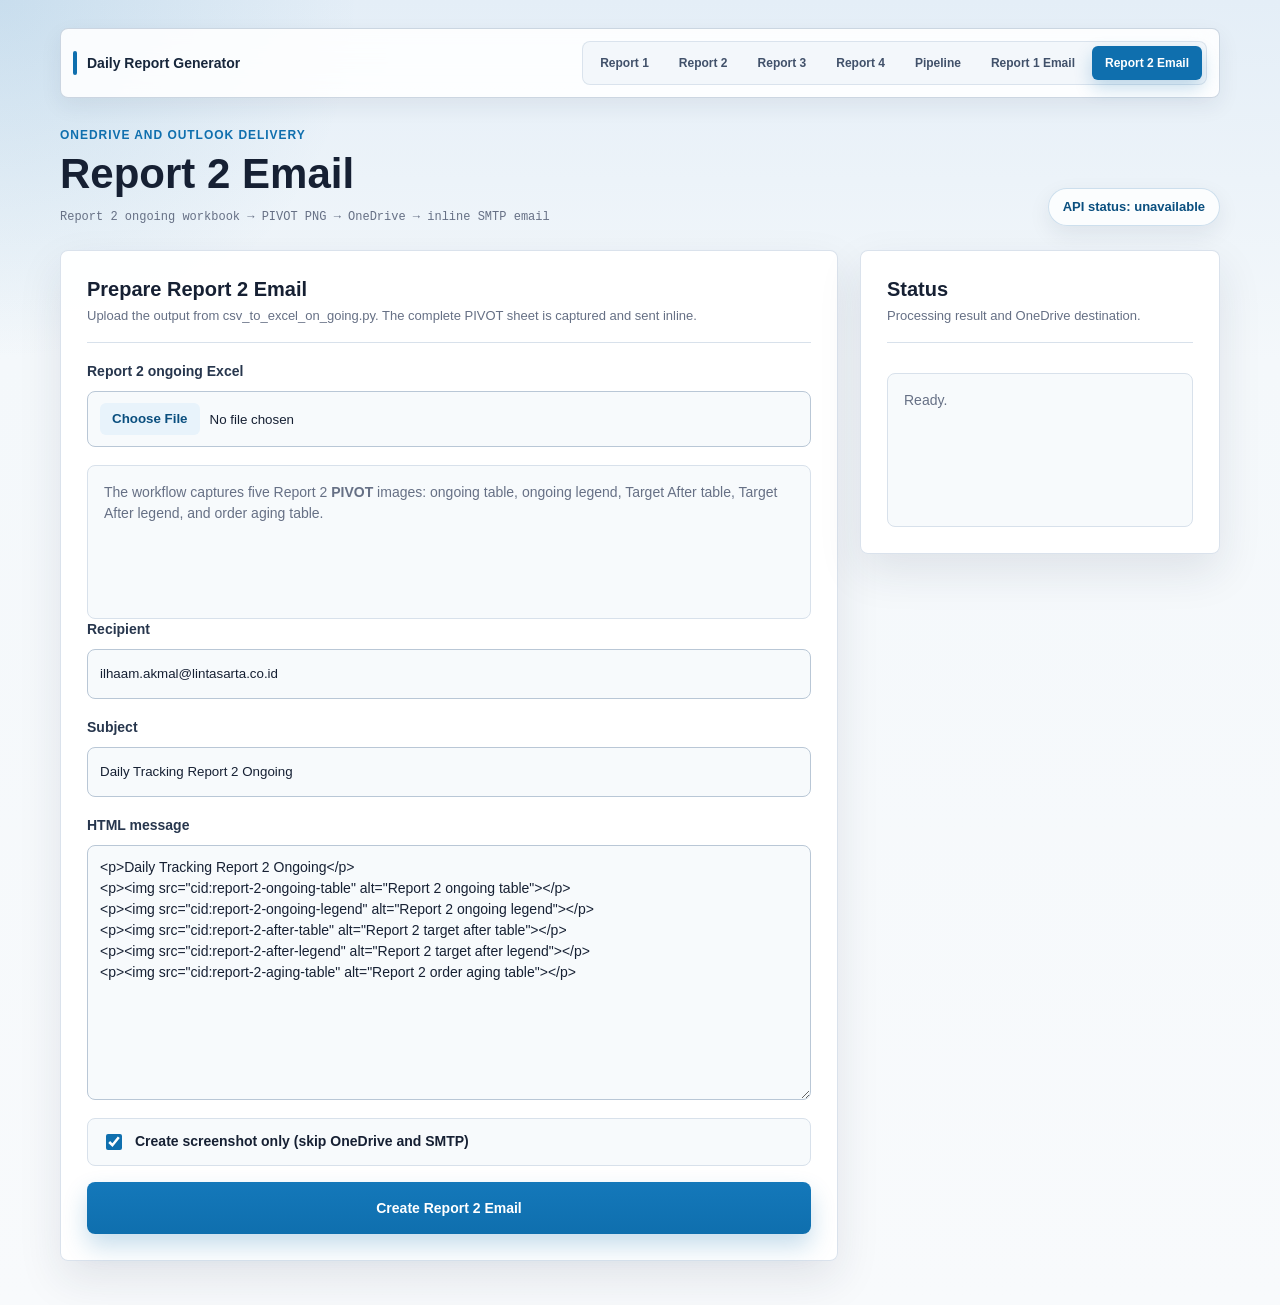
==== templates/email-report-2.html @ 93ddcdf3 "add: report 2 for auto screenshot, upload, and send email through SMTP" ====
<!doctype html>
<html lang="en">
<head><meta charset="utf-8"><meta name="viewport" content="width=device-width, initial-scale=1"><title>Report 2 Email</title><link rel="stylesheet" href="/static/styles.css?v=20260826-email2"></head>
<body><main>
  <nav class="app-nav" aria-label="Report navigation"><div class="nav-brand">Daily Report Generator</div><div class="nav-links">
    <a class="nav-link" href="/report-1">Report 1</a><a class="nav-link" href="/report-2">Report 2</a><a class="nav-link" href="/report-3">Report 3</a><a class="nav-link" href="/report-4">Report 4</a><a class="nav-link" href="/pipeline">Pipeline</a><a class="nav-link" href="/email-report-1">Report 1 Email</a><a class="nav-link active" href="/email-report-2">Report 2 Email</a>
  </div></nav>
  <header class="app-header"><div><p class="eyebrow">OneDrive and Outlook delivery</p><h1>Report 2 Email</h1><code>Report 2 ongoing workbook &rarr; PIVOT PNG &rarr; OneDrive &rarr; inline SMTP email</code></div><div class="health" id="health">API status: checking</div></header>
  <div class="workspace"><section class="upload-panel"><div class="panel-heading"><h2>Prepare Report 2 Email</h2><p>Upload the output from csv_to_excel_on_going.py. The complete PIVOT sheet is captured and sent inline.</p></div>
    <form id="email-form"><div class="field"><label for="workbook">Report 2 ongoing Excel</label><input id="workbook" name="workbook" type="file" accept=".xlsx,.xlsm" required></div>
      <div class="status-box">The workflow captures five Report 2 <strong>PIVOT</strong> images: ongoing table, ongoing legend, Target After table, Target After legend, and order aging table.</div>
      <div class="field"><label for="recipient">Recipient</label><input id="recipient" name="recipient" type="email" value="ilhaam.akmal@lintasarta.co.id" required></div>
      <div class="field"><label for="subject">Subject</label><input id="subject" name="subject" type="text" value="Daily Tracking Report 2 Ongoing" required></div>
      <div class="field"><label for="message">HTML message</label><textarea id="message" name="message" rows="11" required>&lt;p&gt;Daily Tracking Report 2 Ongoing&lt;/p&gt;
&lt;p&gt;&lt;img src="cid:report-2-ongoing-table" alt="Report 2 ongoing table"&gt;&lt;/p&gt;
&lt;p&gt;&lt;img src="cid:report-2-ongoing-legend" alt="Report 2 ongoing legend"&gt;&lt;/p&gt;
&lt;p&gt;&lt;img src="cid:report-2-after-table" alt="Report 2 target after table"&gt;&lt;/p&gt;
&lt;p&gt;&lt;img src="cid:report-2-after-legend" alt="Report 2 target after legend"&gt;&lt;/p&gt;
&lt;p&gt;&lt;img src="cid:report-2-aging-table" alt="Report 2 order aging table"&gt;&lt;/p&gt;</textarea></div>
      <label class="option"><input id="dry_run" name="dry_run" type="checkbox" checked><span>Create screenshot only (skip OneDrive and SMTP)</span></label>
      <button id="submit-button" type="submit">Create Report 2 Email</button>
    </form></section><aside class="status"><div class="panel-heading"><h2>Status</h2><p>Processing result and OneDrive destination.</p></div><div id="status-box" class="status-box">Ready.</div><a id="onedrive-link" class="download" href="#" target="_blank" rel="noreferrer">Open OneDrive Image</a></aside></div>
</main><script src="/static/email-report-2.js?v=20260826-email2"></script></body></html>
---- static/styles.css ----
:root {
  color-scheme: light;
  --bg: #eef4f8;
  --panel: #ffffff;
  --panel-soft: #f7fafc;
  --text: #162033;
  --muted: #667085;
  --line: #d8e1eb;
  --line-strong: #b9c7d6;
  --accent: #0f6fae;
  --accent-dark: #0a4f7f;
  --accent-soft: #e8f3fb;
  --ok: #137a4b;
  --ok-bg: #e9f8f0;
  --bad: #b42318;
  --bad-bg: #fff1f0;
  --warning: #b7791f;
  --shadow: 0 18px 44px rgba(28, 43, 66, 0.10);
  --shadow-soft: 0 8px 22px rgba(28, 43, 66, 0.07);
}

* {
  box-sizing: border-box;
}

body {
  margin: 0;
  min-height: 100vh;
  background:
    radial-gradient(circle at top left, rgba(15, 111, 174, 0.13), transparent 360px),
    linear-gradient(180deg, #e4eef7 0, #f4f8fb 360px, #f8fafc 100%);
  color: var(--text);
  font: 14px/1.5 Arial, Helvetica, sans-serif;
}

main {
  width: min(1160px, calc(100% - 40px));
  margin: 28px auto 44px;
}

.app-nav {
  display: flex;
  align-items: center;
  justify-content: space-between;
  gap: 18px;
  width: 100%;
  margin: 0 0 28px;
  padding: 12px;
  border: 1px solid rgba(185, 199, 214, 0.72);
  border-radius: 8px;
  background: rgba(255, 255, 255, 0.88);
  box-shadow: var(--shadow-soft);
  backdrop-filter: blur(14px);
}

.nav-brand {
  position: relative;
  display: inline-flex;
  align-items: center;
  min-height: 36px;
  padding-left: 14px;
  color: #17263b;
  font-size: 14px;
  font-weight: 800;
  letter-spacing: 0;
  white-space: nowrap;
}

.nav-brand::before {
  position: absolute;
  left: 0;
  width: 4px;
  height: 24px;
  border-radius: 999px;
  background: var(--accent);
  content: "";
}

.nav-links {
  display: flex;
  gap: 4px;
  align-items: center;
  padding: 4px;
  border: 1px solid rgba(216, 225, 235, 0.9);
  border-radius: 8px;
  background: #f3f7fb;
}

.nav-link {
  display: inline-flex;
  align-items: center;
  justify-content: center;
  min-height: 34px;
  padding: 7px 13px;
  border-radius: 6px;
  color: #41516a;
  font-size: 12px;
  font-weight: 800;
  text-decoration: none;
  white-space: nowrap;
}

.nav-link:hover {
  background: rgba(232, 243, 251, 0.9);
  color: var(--accent-dark);
}

.nav-link.active {
  background: var(--accent);
  color: #fff;
  box-shadow: 0 8px 18px rgba(15, 111, 174, 0.24);
}

.app-header {
  display: flex;
  align-items: flex-end;
  justify-content: space-between;
  gap: 24px;
  margin-bottom: 24px;
}

.eyebrow {
  margin: 0 0 6px;
  color: var(--accent);
  font-size: 12px;
  font-weight: 700;
  letter-spacing: 0.08em;
  text-transform: uppercase;
}

h1,
h2,
p {
  margin-top: 0;
}

h1 {
  margin-bottom: 8px;
  font-size: 42px;
  line-height: 1.12;
  letter-spacing: 0;
}

code {
  color: var(--muted);
  font-size: 12px;
}

.health {
  display: inline-flex;
  align-items: center;
  min-height: 38px;
  padding: 8px 14px;
  border: 1px solid rgba(23, 105, 170, 0.2);
  border-radius: 999px;
  background: rgba(255, 255, 255, 0.78);
  color: var(--accent-dark);
  font-size: 13px;
  font-weight: 700;
  white-space: nowrap;
  box-shadow: 0 8px 22px rgba(28, 43, 66, 0.08);
}

.workspace {
  display: grid;
  grid-template-columns: minmax(0, 1fr) 360px;
  gap: 22px;
  align-items: start;
}

section,
aside {
  background: rgba(255, 255, 255, 0.95);
  border: 1px solid rgba(216, 225, 235, 0.95);
  border-radius: 8px;
  box-shadow: var(--shadow);
}

.upload-panel,
.status {
  padding: 26px;
}

.panel-heading {
  padding-bottom: 16px;
  border-bottom: 1px solid var(--line);
  margin-bottom: 18px;
}

.panel-heading h2 {
  margin-bottom: 4px;
  font-size: 20px;
  line-height: 1.25;
}

.panel-heading p {
  margin-bottom: 0;
  color: var(--muted);
  font-size: 13px;
}

.field {
  display: grid;
  gap: 9px;
  margin-bottom: 18px;
}

label {
  color: #27364d;
  font-weight: 700;
}

input[type="file"],
input[type="text"],
input[type="email"],
textarea {
  width: 100%;
  min-height: 50px;
  border: 1px solid var(--line-strong);
  border-radius: 8px;
  padding: 11px 12px;
  background: var(--panel-soft);
  color: var(--text);
  transition: border-color 140ms ease, box-shadow 140ms ease, background 140ms ease;
}

input[type="file"]:focus,
input[type="text"]:focus,
input[type="email"]:focus,
textarea:focus {
  border-color: var(--accent);
  box-shadow: 0 0 0 3px rgba(23, 105, 170, 0.14);
  outline: none;
}

textarea {
  min-height: 132px;
  resize: vertical;
  font: inherit;
}

.muted {
  color: var(--muted);
  font-size: 12px;
  font-weight: 400;
}

input[type="file"]::file-selector-button {
  min-height: 32px;
  margin-right: 10px;
  border: 0;
  border-radius: 6px;
  padding: 7px 12px;
  background: var(--accent-soft);
  color: var(--accent-dark);
  font-weight: 800;
  cursor: pointer;
}

.row {
  display: grid;
  grid-template-columns: 1fr 1fr;
  gap: 12px;
}

.option {
  display: flex;
  gap: 10px;
  align-items: center;
  min-height: 46px;
  margin: 4px 0 16px;
  padding: 12px 14px;
  border: 1px solid var(--line);
  border-radius: 8px;
  background: var(--panel-soft);
  color: var(--text);
  font-weight: 700;
}

.option input {
  width: 16px;
  height: 16px;
  accent-color: var(--accent);
}

button {
  width: 100%;
  min-height: 52px;
  border: 0;
  border-radius: 8px;
  background: linear-gradient(180deg, #1478ba 0%, var(--accent) 100%);
  color: #fff;
  font-size: 14px;
  font-weight: 800;
  cursor: pointer;
  box-shadow: 0 12px 24px rgba(15, 111, 174, 0.24);
  transition: transform 120ms ease, box-shadow 120ms ease, background 120ms ease;
}

button:hover {
  background: var(--accent-dark);
  box-shadow: 0 14px 28px rgba(10, 79, 127, 0.26);
  transform: translateY(-1px);
}

button:disabled {
  cursor: not-allowed;
  background: #8aaee2;
  box-shadow: none;
  transform: none;
}

.status {
  display: grid;
  gap: 12px;
}

.status-box {
  min-height: 154px;
  border: 1px solid var(--line);
  border-radius: 8px;
  padding: 16px;
  background: var(--panel-soft);
  color: var(--muted);
  overflow-wrap: anywhere;
}

.status-box.ok {
  border-color: rgba(19, 122, 75, 0.25);
  background: var(--ok-bg);
  color: var(--ok);
}

.status-box.bad {
  border-color: rgba(180, 35, 24, 0.25);
  background: var(--bad-bg);
  color: var(--bad);
}

.download {
  display: none;
  width: 100%;
  text-align: center;
  border-radius: 8px;
  padding: 13px;
  background: var(--ok);
  color: #fff;
  font-weight: 700;
  text-decoration: none;
  box-shadow: 0 12px 22px rgba(19, 122, 75, 0.18);
}

.download.visible {
  display: block;
}

@media (max-width: 760px) {
  main {
    width: min(100% - 20px, 1160px);
    margin: 20px auto;
  }

  .app-header {
    align-items: flex-start;
    flex-direction: column;
  }

  .app-nav {
    align-items: stretch;
    flex-direction: column;
  }

  .nav-brand {
    text-align: center;
  }

  .nav-links {
    display: grid;
    grid-template-columns: 1fr;
    padding: 6px;
  }

  .nav-link {
    width: 100%;
  }

  h1 {
    font-size: 32px;
  }

  .workspace,
  .row {
    grid-template-columns: 1fr;
  }
}
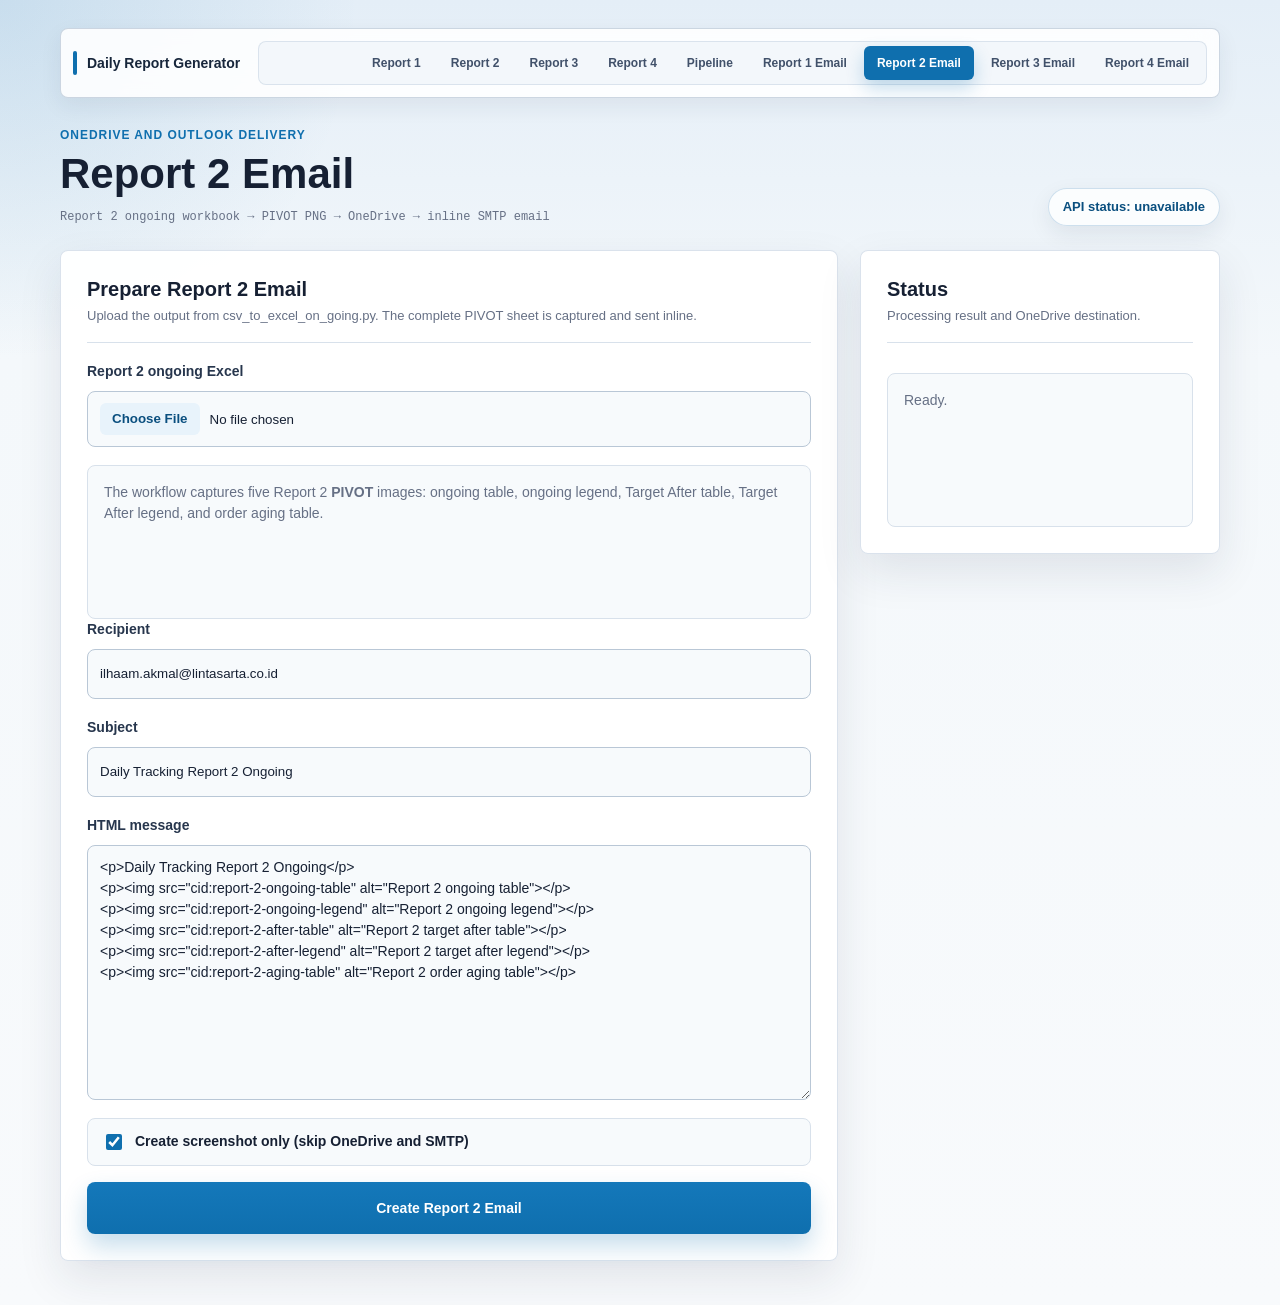
==== commit 3e8183cb: "fix: frontend layout for menu email report 1 until 4" ====
--- a/templates/email-report-2.html
+++ b/templates/email-report-2.html
@@ -3,7 +3,7 @@
 <head><meta charset="utf-8"><meta name="viewport" content="width=device-width, initial-scale=1"><title>Report 2 Email</title><link rel="stylesheet" href="/static/styles.css?v=20260826-email2"></head>
 <body><main>
   <nav class="app-nav" aria-label="Report navigation"><div class="nav-brand">Daily Report Generator</div><div class="nav-links">
-    <a class="nav-link" href="/report-1">Report 1</a><a class="nav-link" href="/report-2">Report 2</a><a class="nav-link" href="/report-3">Report 3</a><a class="nav-link" href="/report-4">Report 4</a><a class="nav-link" href="/pipeline">Pipeline</a><a class="nav-link" href="/email-report-1">Report 1 Email</a><a class="nav-link active" href="/email-report-2">Report 2 Email</a>
+    <a class="nav-link" href="/report-1">Report 1</a><a class="nav-link" href="/report-2">Report 2</a><a class="nav-link" href="/report-3">Report 3</a><a class="nav-link" href="/report-4">Report 4</a><a class="nav-link" href="/pipeline">Pipeline</a><a class="nav-link" href="/email-report-1">Report 1 Email</a><a class="nav-link active" href="/email-report-2">Report 2 Email</a><a class="nav-link" href="/email-report-3">Report 3 Email</a><a class="nav-link" href="/email-report-4">Report 4 Email</a>
   </div></nav>
   <header class="app-header"><div><p class="eyebrow">OneDrive and Outlook delivery</p><h1>Report 2 Email</h1><code>Report 2 ongoing workbook &rarr; PIVOT PNG &rarr; OneDrive &rarr; inline SMTP email</code></div><div class="health" id="health">API status: checking</div></header>
   <div class="workspace"><section class="upload-panel"><div class="panel-heading"><h2>Prepare Report 2 Email</h2><p>Upload the output from csv_to_excel_on_going.py. The complete PIVOT sheet is captured and sent inline.</p></div>
--- a/static/styles.css
+++ b/static/styles.css
@@ -78,8 +78,11 @@
 
 .nav-links {
   display: flex;
+  flex: 1 1 auto;
+  flex-wrap: wrap;
   gap: 4px;
   align-items: center;
+  justify-content: flex-end;
   padding: 4px;
   border: 1px solid rgba(216, 225, 235, 0.9);
   border-radius: 8px;
@@ -376,6 +379,7 @@
 
   .nav-links {
     display: grid;
+    flex: none;
     grid-template-columns: 1fr;
     padding: 6px;
   }
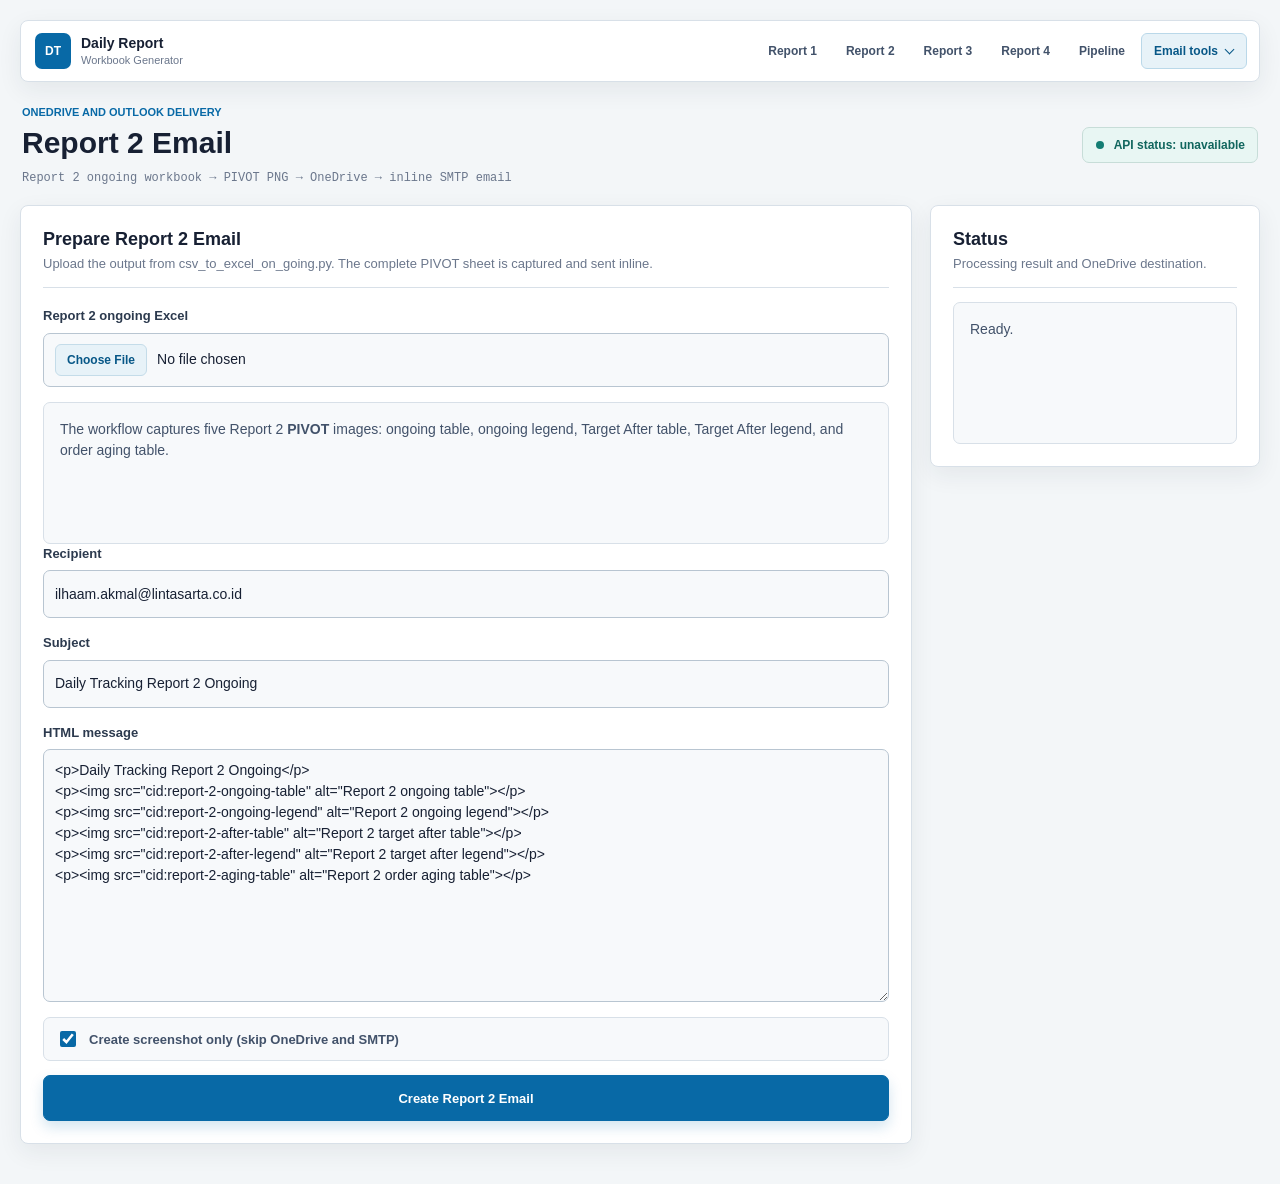
==== commit c02e3765: "feat: unify frontend report layout" ====
--- a/templates/email-report-2.html
+++ b/templates/email-report-2.html
@@ -1,9 +1,9 @@
 <!doctype html>
 <html lang="en">
-<head><meta charset="utf-8"><meta name="viewport" content="width=device-width, initial-scale=1"><title>Report 2 Email</title><link rel="stylesheet" href="/static/styles.css?v=20260826-email2"></head>
+<head><meta charset="utf-8"><meta name="viewport" content="width=device-width, initial-scale=1"><title>Report 2 Email</title><link rel="stylesheet" href="/static/styles.css?v=20260829-ui-v2"></head>
 <body><main>
-  <nav class="app-nav" aria-label="Report navigation"><div class="nav-brand">Daily Report Generator</div><div class="nav-links">
-    <a class="nav-link" href="/report-1">Report 1</a><a class="nav-link" href="/report-2">Report 2</a><a class="nav-link" href="/report-3">Report 3</a><a class="nav-link" href="/report-4">Report 4</a><a class="nav-link" href="/pipeline">Pipeline</a><a class="nav-link" href="/email-report-1">Report 1 Email</a><a class="nav-link active" href="/email-report-2">Report 2 Email</a><a class="nav-link" href="/email-report-3">Report 3 Email</a><a class="nav-link" href="/email-report-4">Report 4 Email</a>
+  <nav class="app-nav" aria-label="Report navigation"><a class="nav-brand" href="/report-1" aria-label="Daily Report Generator home"><span class="brand-mark">DT</span><span class="brand-copy"><strong>Daily Report</strong><small>Workbook Generator</small></span></a><div class="nav-links">
+    <a class="nav-link" href="/report-1">Report 1</a><a class="nav-link" href="/report-2">Report 2</a><a class="nav-link" href="/report-3">Report 3</a><a class="nav-link" href="/report-4">Report 4</a><a class="nav-link" href="/pipeline">Pipeline</a><details class="nav-menu"><summary class="nav-menu-trigger active">Email tools</summary><div class="nav-menu-popover"><a class="nav-link" href="/email-report-1">Email Report 1</a><a class="nav-link active" href="/email-report-2">Email Report 2</a><a class="nav-link" href="/email-report-3">Email Report 3</a><a class="nav-link" href="/email-report-4">Email Report 4</a></div></details>
   </div></nav>
   <header class="app-header"><div><p class="eyebrow">OneDrive and Outlook delivery</p><h1>Report 2 Email</h1><code>Report 2 ongoing workbook &rarr; PIVOT PNG &rarr; OneDrive &rarr; inline SMTP email</code></div><div class="health" id="health">API status: checking</div></header>
   <div class="workspace"><section class="upload-panel"><div class="panel-heading"><h2>Prepare Report 2 Email</h2><p>Upload the output from csv_to_excel_on_going.py. The complete PIVOT sheet is captured and sent inline.</p></div>
@@ -19,5 +19,5 @@
 &lt;p&gt;&lt;img src="cid:report-2-aging-table" alt="Report 2 order aging table"&gt;&lt;/p&gt;</textarea></div>
       <label class="option"><input id="dry_run" name="dry_run" type="checkbox" checked><span>Create screenshot only (skip OneDrive and SMTP)</span></label>
       <button id="submit-button" type="submit">Create Report 2 Email</button>
-    </form></section><aside class="status"><div class="panel-heading"><h2>Status</h2><p>Processing result and OneDrive destination.</p></div><div id="status-box" class="status-box">Ready.</div><a id="onedrive-link" class="download" href="#" target="_blank" rel="noreferrer">Open OneDrive Image</a></aside></div>
+    </form></section><aside class="status"><div class="panel-heading"><h2>Status</h2><p>Processing result and OneDrive destination.</p></div><div id="status-box" class="status-box" role="status" aria-live="polite">Ready.</div><a id="onedrive-link" class="download" href="#" target="_blank" rel="noreferrer">Open OneDrive Image</a></aside></div>
 </main><script src="/static/email-report-2.js?v=20260826-email2"></script></body></html>
--- a/static/styles.css
+++ b/static/styles.css
@@ -1,133 +1,206 @@
 :root {
   color-scheme: light;
-  --bg: #eef4f8;
-  --panel: #ffffff;
-  --panel-soft: #f7fafc;
-  --text: #162033;
-  --muted: #667085;
-  --line: #d8e1eb;
-  --line-strong: #b9c7d6;
-  --accent: #0f6fae;
-  --accent-dark: #0a4f7f;
-  --accent-soft: #e8f3fb;
-  --ok: #137a4b;
-  --ok-bg: #e9f8f0;
+  --page: #f3f6f8;
+  --surface: #ffffff;
+  --surface-subtle: #f7f9fb;
+  --surface-muted: #eef2f5;
+  --text: #172033;
+  --text-soft: #42526a;
+  --muted: #6b778c;
+  --line: #d8e0e8;
+  --line-strong: #b8c5d1;
+  --accent: #0869a6;
+  --accent-hover: #075787;
+  --accent-soft: #e7f2f8;
+  --teal: #147d73;
+  --teal-soft: #e8f6f3;
+  --ok: #16734a;
+  --ok-bg: #ecf8f1;
   --bad: #b42318;
-  --bad-bg: #fff1f0;
-  --warning: #b7791f;
-  --shadow: 0 18px 44px rgba(28, 43, 66, 0.10);
-  --shadow-soft: 0 8px 22px rgba(28, 43, 66, 0.07);
+  --bad-bg: #fff3f1;
+  --focus: rgba(8, 105, 166, 0.18);
+  --shadow: 0 8px 24px rgba(26, 39, 56, 0.07);
 }
 
 * {
   box-sizing: border-box;
+}
+
+html {
+  min-width: 320px;
 }
 
 body {
   margin: 0;
   min-height: 100vh;
-  background:
-    radial-gradient(circle at top left, rgba(15, 111, 174, 0.13), transparent 360px),
-    linear-gradient(180deg, #e4eef7 0, #f4f8fb 360px, #f8fafc 100%);
+  overflow-x: hidden;
+  background: var(--page);
   color: var(--text);
-  font: 14px/1.5 Arial, Helvetica, sans-serif;
+  font: 14px/1.5 "Segoe UI", Arial, Helvetica, sans-serif;
 }
 
 main {
-  width: min(1160px, calc(100% - 40px));
-  margin: 28px auto 44px;
+  width: min(1280px, calc(100% - 40px));
+  margin: 0 auto;
+  padding: 20px 0 40px;
 }
 
 .app-nav {
+  position: relative;
+  z-index: 20;
   display: flex;
   align-items: center;
   justify-content: space-between;
-  gap: 18px;
-  width: 100%;
-  margin: 0 0 28px;
-  padding: 12px;
-  border: 1px solid rgba(185, 199, 214, 0.72);
+  gap: 24px;
+  min-height: 62px;
+  margin-bottom: 22px;
+  padding: 10px 12px 10px 14px;
+  border: 1px solid var(--line);
   border-radius: 8px;
-  background: rgba(255, 255, 255, 0.88);
-  box-shadow: var(--shadow-soft);
-  backdrop-filter: blur(14px);
+  background: var(--surface);
+  box-shadow: var(--shadow);
 }
 
 .nav-brand {
-  position: relative;
   display: inline-flex;
-  align-items: center;
-  min-height: 36px;
-  padding-left: 14px;
-  color: #17263b;
-  font-size: 14px;
+  flex: 0 0 auto;
+  align-items: center;
+  gap: 10px;
+  color: var(--text);
+  text-decoration: none;
+}
+
+.brand-mark {
+  display: inline-grid;
+  width: 36px;
+  height: 36px;
+  place-items: center;
+  border-radius: 7px;
+  background: var(--accent);
+  color: #ffffff;
+  font-size: 12px;
   font-weight: 800;
   letter-spacing: 0;
-  white-space: nowrap;
-}
-
-.nav-brand::before {
-  position: absolute;
-  left: 0;
-  width: 4px;
-  height: 24px;
-  border-radius: 999px;
-  background: var(--accent);
-  content: "";
+}
+
+.brand-copy {
+  display: grid;
+  line-height: 1.2;
+}
+
+.brand-copy strong {
+  font-size: 14px;
+}
+
+.brand-copy small {
+  margin-top: 2px;
+  color: var(--muted);
+  font-size: 11px;
 }
 
 .nav-links {
   display: flex;
-  flex: 1 1 auto;
-  flex-wrap: wrap;
-  gap: 4px;
+  min-width: 0;
   align-items: center;
   justify-content: flex-end;
-  padding: 4px;
-  border: 1px solid rgba(216, 225, 235, 0.9);
-  border-radius: 8px;
-  background: #f3f7fb;
-}
-
-.nav-link {
+  gap: 3px;
+}
+
+.nav-link,
+.nav-menu-trigger {
   display: inline-flex;
   align-items: center;
   justify-content: center;
-  min-height: 34px;
-  padding: 7px 13px;
+  min-height: 36px;
+  padding: 7px 12px;
+  border: 1px solid transparent;
   border-radius: 6px;
-  color: #41516a;
+  background: transparent;
+  color: var(--text-soft);
+  font: inherit;
   font-size: 12px;
-  font-weight: 800;
+  font-weight: 700;
+  letter-spacing: 0;
   text-decoration: none;
   white-space: nowrap;
-}
-
-.nav-link:hover {
-  background: rgba(232, 243, 251, 0.9);
-  color: var(--accent-dark);
-}
-
-.nav-link.active {
-  background: var(--accent);
-  color: #fff;
-  box-shadow: 0 8px 18px rgba(15, 111, 174, 0.24);
+  cursor: pointer;
+}
+
+.nav-link:hover,
+.nav-menu-trigger:hover {
+  border-color: var(--line);
+  background: var(--surface-subtle);
+  color: var(--accent-hover);
+}
+
+.nav-link.active,
+.nav-menu-trigger.active {
+  border-color: #bad8e9;
+  background: var(--accent-soft);
+  color: var(--accent-hover);
+}
+
+.nav-menu {
+  position: relative;
+}
+
+.nav-menu summary {
+  list-style: none;
+}
+
+.nav-menu summary::-webkit-details-marker {
+  display: none;
+}
+
+.nav-menu-trigger::after {
+  width: 6px;
+  height: 6px;
+  margin: -3px 1px 0 8px;
+  border-right: 1.5px solid currentColor;
+  border-bottom: 1.5px solid currentColor;
+  content: "";
+  transform: rotate(45deg);
+}
+
+.nav-menu[open] .nav-menu-trigger::after {
+  margin-top: 3px;
+  transform: rotate(225deg);
+}
+
+.nav-menu-popover {
+  position: absolute;
+  top: calc(100% + 8px);
+  right: 0;
+  display: grid;
+  width: 190px;
+  gap: 3px;
+  padding: 7px;
+  border: 1px solid var(--line);
+  border-radius: 8px;
+  background: var(--surface);
+  box-shadow: 0 14px 32px rgba(26, 39, 56, 0.15);
+}
+
+.nav-menu-popover .nav-link {
+  justify-content: flex-start;
+  width: 100%;
 }
 
 .app-header {
   display: flex;
-  align-items: flex-end;
+  align-items: center;
   justify-content: space-between;
   gap: 24px;
-  margin-bottom: 24px;
+  margin-bottom: 18px;
+  padding: 0 2px;
 }
 
 .eyebrow {
-  margin: 0 0 6px;
+  margin: 0 0 4px;
   color: var(--accent);
-  font-size: 12px;
-  font-weight: 700;
-  letter-spacing: 0.08em;
+  font-size: 11px;
+  font-weight: 800;
+  letter-spacing: 0;
   text-transform: uppercase;
 }
 
@@ -138,62 +211,76 @@
 }
 
 h1 {
-  margin-bottom: 8px;
-  font-size: 42px;
-  line-height: 1.12;
+  margin-bottom: 5px;
+  font-size: 30px;
+  line-height: 1.2;
   letter-spacing: 0;
 }
 
 code {
   color: var(--muted);
+  font: 12px/1.4 Consolas, "Courier New", monospace;
+}
+
+.health {
+  position: relative;
+  display: inline-flex;
+  min-height: 36px;
+  align-items: center;
+  padding: 7px 12px 7px 31px;
+  border: 1px solid #c7ddd8;
+  border-radius: 7px;
+  background: var(--teal-soft);
+  color: #11665e;
   font-size: 12px;
-}
-
-.health {
-  display: inline-flex;
-  align-items: center;
-  min-height: 38px;
-  padding: 8px 14px;
-  border: 1px solid rgba(23, 105, 170, 0.2);
-  border-radius: 999px;
-  background: rgba(255, 255, 255, 0.78);
-  color: var(--accent-dark);
-  font-size: 13px;
   font-weight: 700;
   white-space: nowrap;
-  box-shadow: 0 8px 22px rgba(28, 43, 66, 0.08);
+}
+
+.health::before {
+  position: absolute;
+  left: 13px;
+  width: 8px;
+  height: 8px;
+  border-radius: 50%;
+  background: var(--teal);
+  content: "";
 }
 
 .workspace {
   display: grid;
-  grid-template-columns: minmax(0, 1fr) 360px;
-  gap: 22px;
+  width: 100%;
+  min-width: 0;
+  grid-template-columns: minmax(0, 1fr) 330px;
+  gap: 18px;
   align-items: start;
 }
 
 section,
 aside {
-  background: rgba(255, 255, 255, 0.95);
-  border: 1px solid rgba(216, 225, 235, 0.95);
+  min-width: 0;
+  border: 1px solid var(--line);
   border-radius: 8px;
+  background: var(--surface);
   box-shadow: var(--shadow);
 }
 
 .upload-panel,
 .status {
-  padding: 26px;
+  padding: 22px;
 }
 
 .panel-heading {
-  padding-bottom: 16px;
+  margin-bottom: 18px;
+  padding-bottom: 14px;
   border-bottom: 1px solid var(--line);
-  margin-bottom: 18px;
 }
 
 .panel-heading h2 {
-  margin-bottom: 4px;
-  font-size: 20px;
-  line-height: 1.25;
+  margin-bottom: 3px;
+  font-size: 18px;
+  line-height: 1.3;
+  letter-spacing: 0;
 }
 
 .panel-heading p {
@@ -202,14 +289,20 @@
   font-size: 13px;
 }
 
+form {
+  min-width: 0;
+}
+
 .field {
   display: grid;
-  gap: 9px;
-  margin-bottom: 18px;
+  min-width: 0;
+  gap: 7px;
+  margin-bottom: 15px;
 }
 
 label {
-  color: #27364d;
+  color: #2c3a4e;
+  font-size: 13px;
   font-weight: 700;
 }
 
@@ -218,13 +311,23 @@
 input[type="email"],
 textarea {
   width: 100%;
-  min-height: 50px;
+  max-width: 100%;
+  min-width: 0;
+  min-height: 48px;
   border: 1px solid var(--line-strong);
-  border-radius: 8px;
-  padding: 11px 12px;
-  background: var(--panel-soft);
+  border-radius: 7px;
+  padding: 10px 11px;
+  background: var(--surface-subtle);
   color: var(--text);
+  font: inherit;
   transition: border-color 140ms ease, box-shadow 140ms ease, background 140ms ease;
+}
+
+input[type="file"]:hover,
+input[type="text"]:hover,
+input[type="email"]:hover,
+textarea:hover {
+  border-color: #91a4b6;
 }
 
 input[type="file"]:focus,
@@ -232,14 +335,14 @@
 input[type="email"]:focus,
 textarea:focus {
   border-color: var(--accent);
-  box-shadow: 0 0 0 3px rgba(23, 105, 170, 0.14);
+  background: var(--surface);
+  box-shadow: 0 0 0 3px var(--focus);
   outline: none;
 }
 
 textarea {
   min-height: 132px;
   resize: vertical;
-  font: inherit;
 }
 
 .muted {
@@ -249,38 +352,42 @@
 }
 
 input[type="file"]::file-selector-button {
-  min-height: 32px;
+  min-height: 30px;
   margin-right: 10px;
-  border: 0;
+  border: 1px solid #c4dce9;
   border-radius: 6px;
-  padding: 7px 12px;
+  padding: 6px 11px;
   background: var(--accent-soft);
-  color: var(--accent-dark);
-  font-weight: 800;
+  color: var(--accent-hover);
+  font: inherit;
+  font-size: 12px;
+  font-weight: 700;
   cursor: pointer;
 }
 
 .row {
   display: grid;
-  grid-template-columns: 1fr 1fr;
+  grid-template-columns: minmax(0, 1fr) minmax(0, 1fr);
   gap: 12px;
 }
 
 .option {
   display: flex;
+  min-height: 44px;
+  align-items: center;
   gap: 10px;
-  align-items: center;
-  min-height: 46px;
-  margin: 4px 0 16px;
-  padding: 12px 14px;
+  margin: 3px 0 14px;
+  padding: 10px 12px;
   border: 1px solid var(--line);
-  border-radius: 8px;
-  background: var(--panel-soft);
-  color: var(--text);
+  border-radius: 7px;
+  background: var(--surface-subtle);
+  color: var(--text-soft);
+  font-size: 13px;
   font-weight: 700;
 }
 
 .option input {
+  flex: 0 0 auto;
   width: 16px;
   height: 16px;
   accent-color: var(--accent);
@@ -288,54 +395,73 @@
 
 button {
   width: 100%;
-  min-height: 52px;
-  border: 0;
-  border-radius: 8px;
-  background: linear-gradient(180deg, #1478ba 0%, var(--accent) 100%);
-  color: #fff;
-  font-size: 14px;
+  min-height: 46px;
+  border: 1px solid var(--accent);
+  border-radius: 7px;
+  padding: 10px 16px;
+  background: var(--accent);
+  color: #ffffff;
+  font: inherit;
+  font-size: 13px;
   font-weight: 800;
+  letter-spacing: 0;
   cursor: pointer;
-  box-shadow: 0 12px 24px rgba(15, 111, 174, 0.24);
-  transition: transform 120ms ease, box-shadow 120ms ease, background 120ms ease;
+  box-shadow: 0 6px 14px rgba(8, 105, 166, 0.18);
+  transition: background 120ms ease, border-color 120ms ease, box-shadow 120ms ease;
 }
 
 button:hover {
-  background: var(--accent-dark);
-  box-shadow: 0 14px 28px rgba(10, 79, 127, 0.26);
-  transform: translateY(-1px);
+  border-color: var(--accent-hover);
+  background: var(--accent-hover);
+  box-shadow: 0 7px 16px rgba(8, 87, 135, 0.22);
+}
+
+button:focus-visible,
+.nav-link:focus-visible,
+.nav-menu-trigger:focus-visible,
+.download:focus-visible {
+  outline: 3px solid var(--focus);
+  outline-offset: 2px;
 }
 
 button:disabled {
+  border-color: #9aafc0;
+  background: #9aafc0;
+  box-shadow: none;
   cursor: not-allowed;
-  background: #8aaee2;
-  box-shadow: none;
-  transform: none;
 }
 
 .status {
+  position: sticky;
+  top: 18px;
   display: grid;
   gap: 12px;
 }
 
+.status .panel-heading {
+  margin-bottom: 2px;
+}
+
 .status-box {
-  min-height: 154px;
+  position: relative;
+  min-height: 142px;
+  overflow: auto;
+  overflow-wrap: anywhere;
   border: 1px solid var(--line);
-  border-radius: 8px;
+  border-radius: 7px;
   padding: 16px;
-  background: var(--panel-soft);
-  color: var(--muted);
-  overflow-wrap: anywhere;
+  background: var(--surface-subtle);
+  color: var(--text-soft);
 }
 
 .status-box.ok {
-  border-color: rgba(19, 122, 75, 0.25);
+  border-color: #b8ddc8;
   background: var(--ok-bg);
   color: var(--ok);
 }
 
 .status-box.bad {
-  border-color: rgba(180, 35, 24, 0.25);
+  border-color: #efc1bc;
   background: var(--bad-bg);
   color: var(--bad);
 }
@@ -343,57 +469,118 @@
 .download {
   display: none;
   width: 100%;
+  min-height: 44px;
+  align-items: center;
+  justify-content: center;
+  border: 1px solid var(--ok);
+  border-radius: 7px;
+  padding: 10px 13px;
+  background: var(--ok);
+  color: #ffffff;
+  font-size: 13px;
+  font-weight: 800;
   text-align: center;
-  border-radius: 8px;
-  padding: 13px;
-  background: var(--ok);
-  color: #fff;
-  font-weight: 700;
   text-decoration: none;
-  box-shadow: 0 12px 22px rgba(19, 122, 75, 0.18);
+}
+
+.download:hover {
+  background: #105f3d;
 }
 
 .download.visible {
-  display: block;
-}
-
-@media (max-width: 760px) {
+  display: inline-flex;
+}
+
+@media (max-width: 960px) {
   main {
-    width: min(100% - 20px, 1160px);
-    margin: 20px auto;
+    width: min(100% - 28px, 1280px);
+  }
+
+  .app-nav {
+    align-items: flex-start;
+    flex-direction: column;
+    gap: 10px;
+  }
+
+  .nav-links {
+    width: 100%;
+    justify-content: flex-start;
+    overflow-x: auto;
+    padding-bottom: 2px;
+  }
+
+  .workspace {
+    grid-template-columns: minmax(0, 1fr) 300px;
+  }
+}
+
+@media (max-width: 720px) {
+  main {
+    width: min(100% - 20px, 1280px);
+    padding-top: 10px;
+  }
+
+  .app-nav {
+    margin-bottom: 16px;
+    padding: 10px;
+  }
+
+  .brand-copy small {
+    display: none;
+  }
+
+  .nav-links {
+    display: grid;
+    grid-template-columns: repeat(2, minmax(0, 1fr));
+    overflow: visible;
+  }
+
+  .nav-link,
+  .nav-menu-trigger {
+    width: 100%;
+    padding-inline: 7px;
+  }
+
+  .nav-menu-popover {
+    position: fixed;
+    top: auto;
+    right: 10px;
+    left: 10px;
+    width: auto;
   }
 
   .app-header {
     align-items: flex-start;
     flex-direction: column;
-  }
-
-  .app-nav {
-    align-items: stretch;
-    flex-direction: column;
-  }
-
-  .nav-brand {
-    text-align: center;
-  }
-
-  .nav-links {
-    display: grid;
-    flex: none;
-    grid-template-columns: 1fr;
-    padding: 6px;
-  }
-
-  .nav-link {
-    width: 100%;
+    gap: 12px;
   }
 
   h1 {
-    font-size: 32px;
+    font-size: 26px;
   }
 
   .workspace,
   .row {
-    grid-template-columns: 1fr;
-  }
-}
+    grid-template-columns: minmax(0, 1fr);
+  }
+
+  .upload-panel,
+  .status {
+    padding: 18px;
+  }
+
+  .status {
+    position: static;
+  }
+}
+
+@media (max-width: 430px) {
+  .nav-links {
+    grid-template-columns: repeat(2, minmax(0, 1fr));
+  }
+
+  input[type="file"] {
+    overflow: hidden;
+    font-size: 12px;
+  }
+}
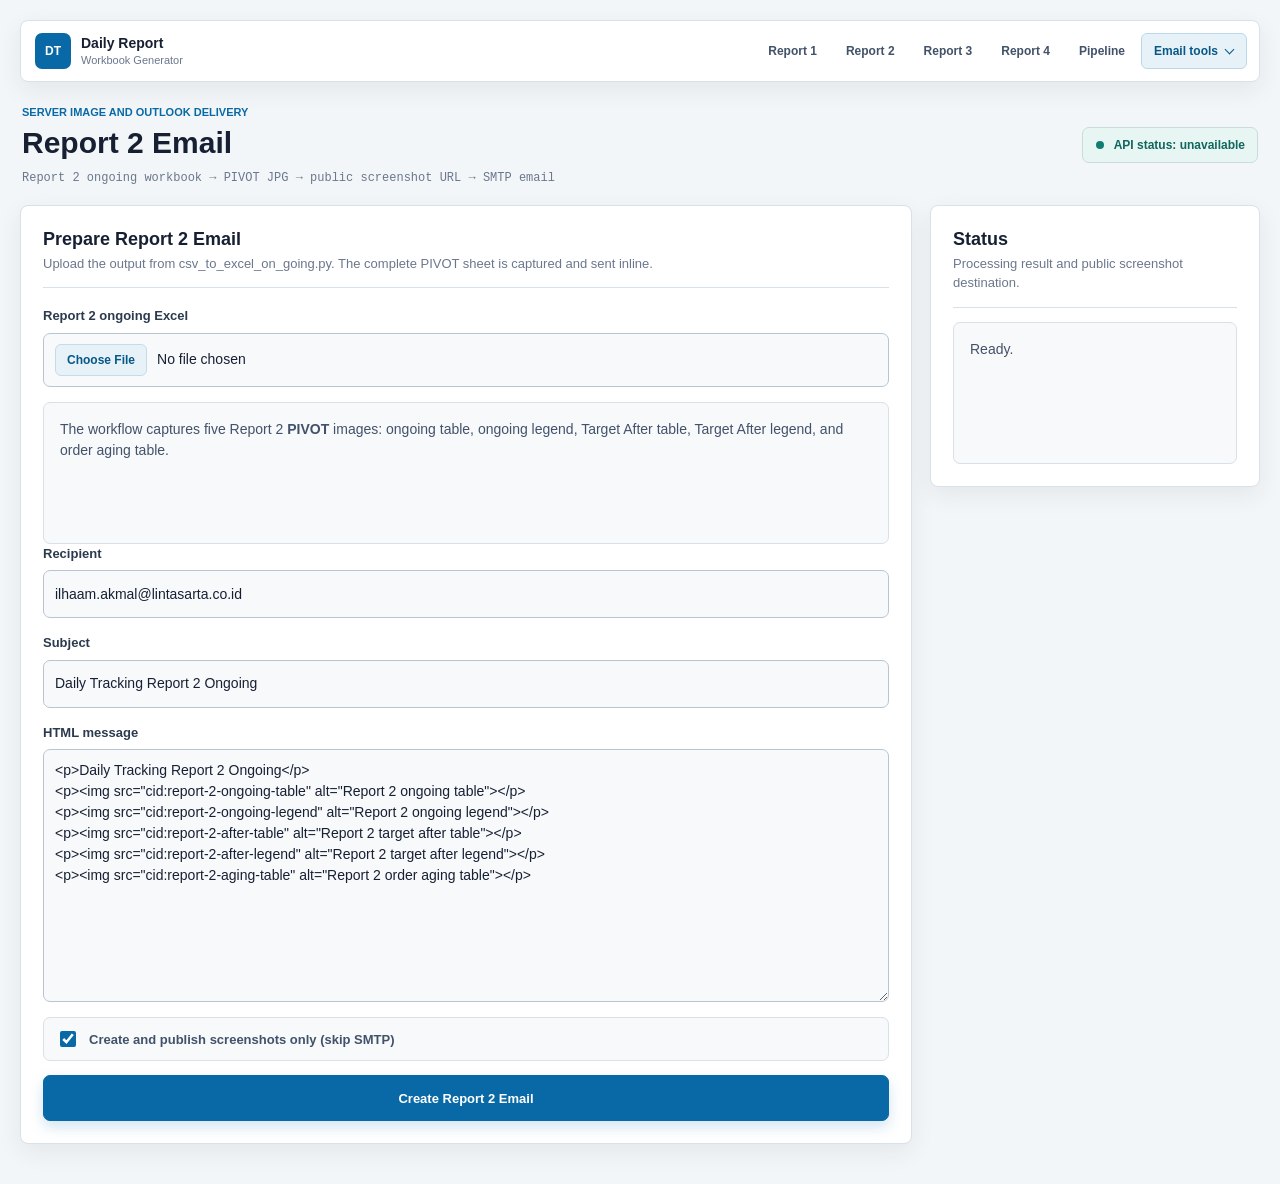
==== commit d7213987: "add: generate screenshot for report 1-4 then upload it to the api" ====
--- a/templates/email-report-2.html
+++ b/templates/email-report-2.html
@@ -5,7 +5,7 @@
   <nav class="app-nav" aria-label="Report navigation"><a class="nav-brand" href="/report-1" aria-label="Daily Report Generator home"><span class="brand-mark">DT</span><span class="brand-copy"><strong>Daily Report</strong><small>Workbook Generator</small></span></a><div class="nav-links">
     <a class="nav-link" href="/report-1">Report 1</a><a class="nav-link" href="/report-2">Report 2</a><a class="nav-link" href="/report-3">Report 3</a><a class="nav-link" href="/report-4">Report 4</a><a class="nav-link" href="/pipeline">Pipeline</a><details class="nav-menu"><summary class="nav-menu-trigger active">Email tools</summary><div class="nav-menu-popover"><a class="nav-link" href="/email-report-1">Email Report 1</a><a class="nav-link active" href="/email-report-2">Email Report 2</a><a class="nav-link" href="/email-report-3">Email Report 3</a><a class="nav-link" href="/email-report-4">Email Report 4</a></div></details>
   </div></nav>
-  <header class="app-header"><div><p class="eyebrow">OneDrive and Outlook delivery</p><h1>Report 2 Email</h1><code>Report 2 ongoing workbook &rarr; PIVOT PNG &rarr; OneDrive &rarr; inline SMTP email</code></div><div class="health" id="health">API status: checking</div></header>
+  <header class="app-header"><div><p class="eyebrow">Server image and Outlook delivery</p><h1>Report 2 Email</h1><code>Report 2 ongoing workbook &rarr; PIVOT JPG &rarr; public screenshot URL &rarr; SMTP email</code></div><div class="health" id="health">API status: checking</div></header>
   <div class="workspace"><section class="upload-panel"><div class="panel-heading"><h2>Prepare Report 2 Email</h2><p>Upload the output from csv_to_excel_on_going.py. The complete PIVOT sheet is captured and sent inline.</p></div>
     <form id="email-form"><div class="field"><label for="workbook">Report 2 ongoing Excel</label><input id="workbook" name="workbook" type="file" accept=".xlsx,.xlsm" required></div>
       <div class="status-box">The workflow captures five Report 2 <strong>PIVOT</strong> images: ongoing table, ongoing legend, Target After table, Target After legend, and order aging table.</div>
@@ -17,7 +17,7 @@
 &lt;p&gt;&lt;img src="cid:report-2-after-table" alt="Report 2 target after table"&gt;&lt;/p&gt;
 &lt;p&gt;&lt;img src="cid:report-2-after-legend" alt="Report 2 target after legend"&gt;&lt;/p&gt;
 &lt;p&gt;&lt;img src="cid:report-2-aging-table" alt="Report 2 order aging table"&gt;&lt;/p&gt;</textarea></div>
-      <label class="option"><input id="dry_run" name="dry_run" type="checkbox" checked><span>Create screenshot only (skip OneDrive and SMTP)</span></label>
+      <label class="option"><input id="dry_run" name="dry_run" type="checkbox" checked><span>Create and publish screenshots only (skip SMTP)</span></label>
       <button id="submit-button" type="submit">Create Report 2 Email</button>
-    </form></section><aside class="status"><div class="panel-heading"><h2>Status</h2><p>Processing result and OneDrive destination.</p></div><div id="status-box" class="status-box" role="status" aria-live="polite">Ready.</div><a id="onedrive-link" class="download" href="#" target="_blank" rel="noreferrer">Open OneDrive Image</a></aside></div>
-</main><script src="/static/email-report-2.js?v=20260826-email2"></script></body></html>
+    </form></section><aside class="status"><div class="panel-heading"><h2>Status</h2><p>Processing result and public screenshot destination.</p></div><div id="status-box" class="status-box" role="status" aria-live="polite">Ready.</div><a id="image-link" class="download" href="#" target="_blank" rel="noreferrer">Open Published Image</a></aside></div>
+</main><script src="/static/email-report-2.js?v=20260901-public-images"></script></body></html>
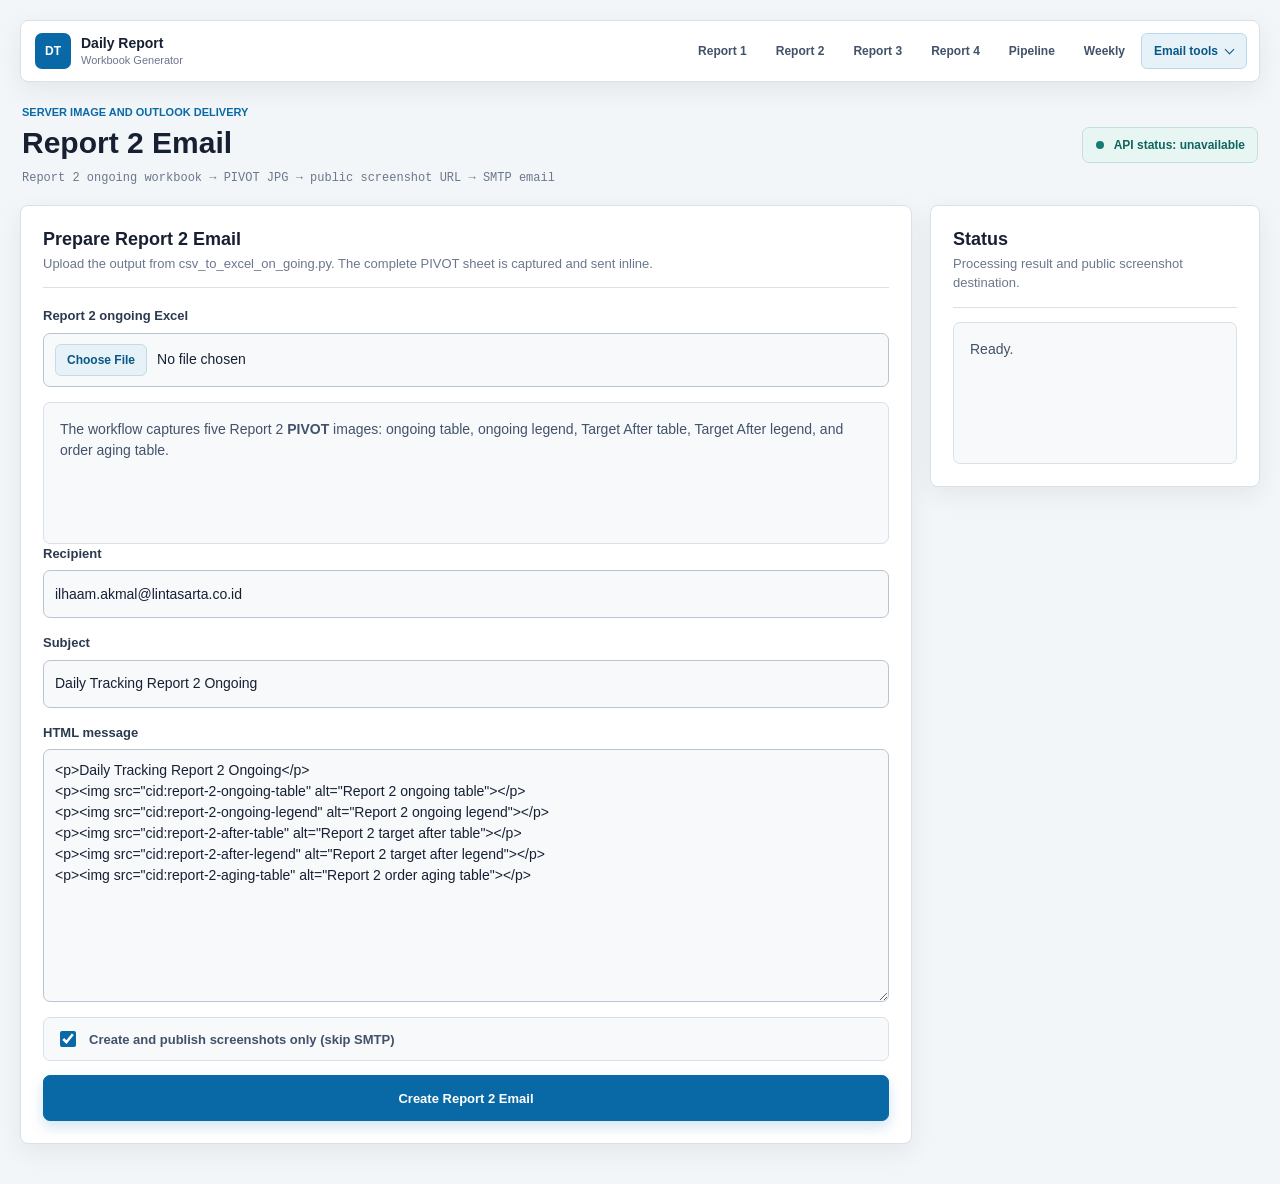
==== commit 40e502a4: "feat(weekly): add Master Mobile and PPT generation with web review Add the two-stage Catalyst workfl" ====
--- a/templates/email-report-2.html
+++ b/templates/email-report-2.html
@@ -3,7 +3,7 @@
 <head><meta charset="utf-8"><meta name="viewport" content="width=device-width, initial-scale=1"><title>Report 2 Email</title><link rel="stylesheet" href="/static/styles.css?v=20260829-ui-v2"></head>
 <body><main>
   <nav class="app-nav" aria-label="Report navigation"><a class="nav-brand" href="/report-1" aria-label="Daily Report Generator home"><span class="brand-mark">DT</span><span class="brand-copy"><strong>Daily Report</strong><small>Workbook Generator</small></span></a><div class="nav-links">
-    <a class="nav-link" href="/report-1">Report 1</a><a class="nav-link" href="/report-2">Report 2</a><a class="nav-link" href="/report-3">Report 3</a><a class="nav-link" href="/report-4">Report 4</a><a class="nav-link" href="/pipeline">Pipeline</a><details class="nav-menu"><summary class="nav-menu-trigger active">Email tools</summary><div class="nav-menu-popover"><a class="nav-link" href="/email-report-1">Email Report 1</a><a class="nav-link active" href="/email-report-2">Email Report 2</a><a class="nav-link" href="/email-report-3">Email Report 3</a><a class="nav-link" href="/email-report-4">Email Report 4</a></div></details>
+    <a class="nav-link" href="/report-1">Report 1</a><a class="nav-link" href="/report-2">Report 2</a><a class="nav-link" href="/report-3">Report 3</a><a class="nav-link" href="/report-4">Report 4</a><a class="nav-link" href="/pipeline">Pipeline</a><a class="nav-link" href="/weekly">Weekly</a><details class="nav-menu"><summary class="nav-menu-trigger active">Email tools</summary><div class="nav-menu-popover"><a class="nav-link" href="/email-report-1">Email Report 1</a><a class="nav-link active" href="/email-report-2">Email Report 2</a><a class="nav-link" href="/email-report-3">Email Report 3</a><a class="nav-link" href="/email-report-4">Email Report 4</a></div></details>
   </div></nav>
   <header class="app-header"><div><p class="eyebrow">Server image and Outlook delivery</p><h1>Report 2 Email</h1><code>Report 2 ongoing workbook &rarr; PIVOT JPG &rarr; public screenshot URL &rarr; SMTP email</code></div><div class="health" id="health">API status: checking</div></header>
   <div class="workspace"><section class="upload-panel"><div class="panel-heading"><h2>Prepare Report 2 Email</h2><p>Upload the output from csv_to_excel_on_going.py. The complete PIVOT sheet is captured and sent inline.</p></div>
--- a/static/styles.css
+++ b/static/styles.css
@@ -256,6 +256,188 @@
   align-items: start;
 }
 
+.weekly-steps {
+  display: grid;
+  gap: 18px;
+  min-width: 0;
+}
+
+.weekly-download {
+  margin-bottom: 16px;
+}
+
+.weekly-review-toolbar {
+  display: flex;
+  align-items: center;
+  justify-content: space-between;
+  gap: 12px;
+  margin-bottom: 14px;
+}
+
+.weekly-review-toolbar strong {
+  font-size: 13px;
+}
+
+.weekly-review-filter {
+  display: inline-flex;
+  align-items: center;
+  gap: 7px;
+  white-space: nowrap;
+  font-weight: 500;
+}
+
+.weekly-review-filter input {
+  accent-color: var(--accent);
+}
+
+.weekly-review-search input {
+  width: 100%;
+  min-height: 44px;
+  border: 1px solid var(--line-strong);
+  border-radius: 7px;
+  padding: 9px 11px;
+  background: var(--surface-subtle);
+  color: var(--text);
+  font: inherit;
+}
+
+.weekly-review-table-wrap {
+  max-height: 460px;
+  overflow: auto;
+  border: 1px solid var(--line);
+  border-radius: 7px;
+}
+
+.weekly-review-table {
+  width: 100%;
+  border-collapse: collapse;
+  table-layout: fixed;
+  font-size: 13px;
+}
+
+.weekly-review-table th {
+  position: sticky;
+  top: 0;
+  z-index: 1;
+  background: var(--surface-muted);
+  color: var(--text-soft);
+  text-align: left;
+  font-weight: 700;
+}
+
+.weekly-review-table th,
+.weekly-review-table td {
+  padding: 9px 10px;
+  border-bottom: 1px solid var(--line);
+  vertical-align: middle;
+  overflow-wrap: anywhere;
+}
+
+.weekly-review-table th:nth-child(1) { width: 27%; }
+.weekly-review-table th:nth-child(2) { width: 31%; }
+.weekly-review-table th:nth-child(3) { width: 17%; }
+.weekly-review-table th:nth-child(4) { width: 25%; }
+
+.weekly-review-table tbody tr:last-child td {
+  border-bottom: 0;
+}
+
+.weekly-review-table tbody tr[hidden] {
+  display: none;
+}
+
+.weekly-review-table td strong,
+.weekly-review-table td small {
+  display: block;
+}
+
+.weekly-review-table td small {
+  color: var(--muted);
+}
+
+.weekly-review-table select {
+  width: 100%;
+  min-height: 38px;
+  border: 1px solid var(--line-strong);
+  border-radius: 6px;
+  padding: 5px;
+  background: var(--surface);
+  color: var(--text);
+  font: inherit;
+}
+
+.weekly-review-empty {
+  margin: 12px 0;
+  color: var(--muted);
+}
+
+.weekly-review-options {
+  margin: 15px 0;
+  border-top: 1px solid var(--line);
+  padding-top: 13px;
+}
+
+.weekly-review-options summary {
+  margin-bottom: 12px;
+  color: var(--accent-hover);
+  font-weight: 700;
+  cursor: pointer;
+}
+
+.weekly-review-options:not([open]) summary {
+  margin-bottom: 0;
+}
+
+.weekly-review-csv-link {
+  display: inline-block;
+  margin-bottom: 14px;
+  color: var(--accent-hover);
+}
+
+.weekly-review-csv-link[hidden],
+#review-direct[hidden] {
+  display: none;
+}
+
+.weekly-refresh-button {
+  margin-bottom: 16px;
+}
+
+.download.weekly-secondary-link {
+  background: var(--surface);
+  border-color: var(--line-strong);
+  color: var(--text);
+}
+
+.download.weekly-secondary-link:hover {
+  background: var(--surface-muted);
+}
+
+.weekly-secondary-button {
+  background: var(--surface);
+  border-color: var(--line-strong);
+  color: var(--text);
+  box-shadow: none;
+}
+
+.weekly-secondary-button:hover {
+  background: var(--surface-muted);
+  border-color: var(--line-strong);
+  box-shadow: none;
+}
+
+input[type="date"],
+input[type="number"] {
+  width: 100%;
+  min-height: 48px;
+  border: 1px solid var(--line-strong);
+  border-radius: 7px;
+  padding: 10px 11px;
+  background: var(--surface-subtle);
+  color: var(--text);
+  font: inherit;
+}
+
 section,
 aside {
   min-width: 0;
@@ -572,6 +754,53 @@
   .status {
     position: static;
   }
+
+  .weekly-review-toolbar {
+    align-items: flex-start;
+    flex-direction: column;
+  }
+
+  .weekly-review-table thead {
+    display: none;
+  }
+
+  .weekly-review-table,
+  .weekly-review-table tbody,
+  .weekly-review-table tbody tr {
+    display: block;
+  }
+
+  .weekly-review-table tbody tr {
+    display: grid;
+    grid-template-columns: minmax(0, 1fr) auto;
+    gap: 3px 10px;
+    padding: 10px;
+    border-bottom: 1px solid var(--line);
+  }
+
+  .weekly-review-table td {
+    border: 0;
+    padding: 0;
+  }
+
+  .weekly-review-table td:nth-child(2) {
+    grid-column: 1 / -1;
+    grid-row: 2;
+  }
+
+  .weekly-review-table td:nth-child(3) {
+    grid-column: 2;
+    grid-row: 1;
+    color: var(--muted);
+    text-align: right;
+  }
+
+  .weekly-review-table td:nth-child(4) {
+    grid-column: 1 / -1;
+    grid-row: 3;
+    margin-top: 5px;
+  }
+
 }
 
 @media (max-width: 430px) {
